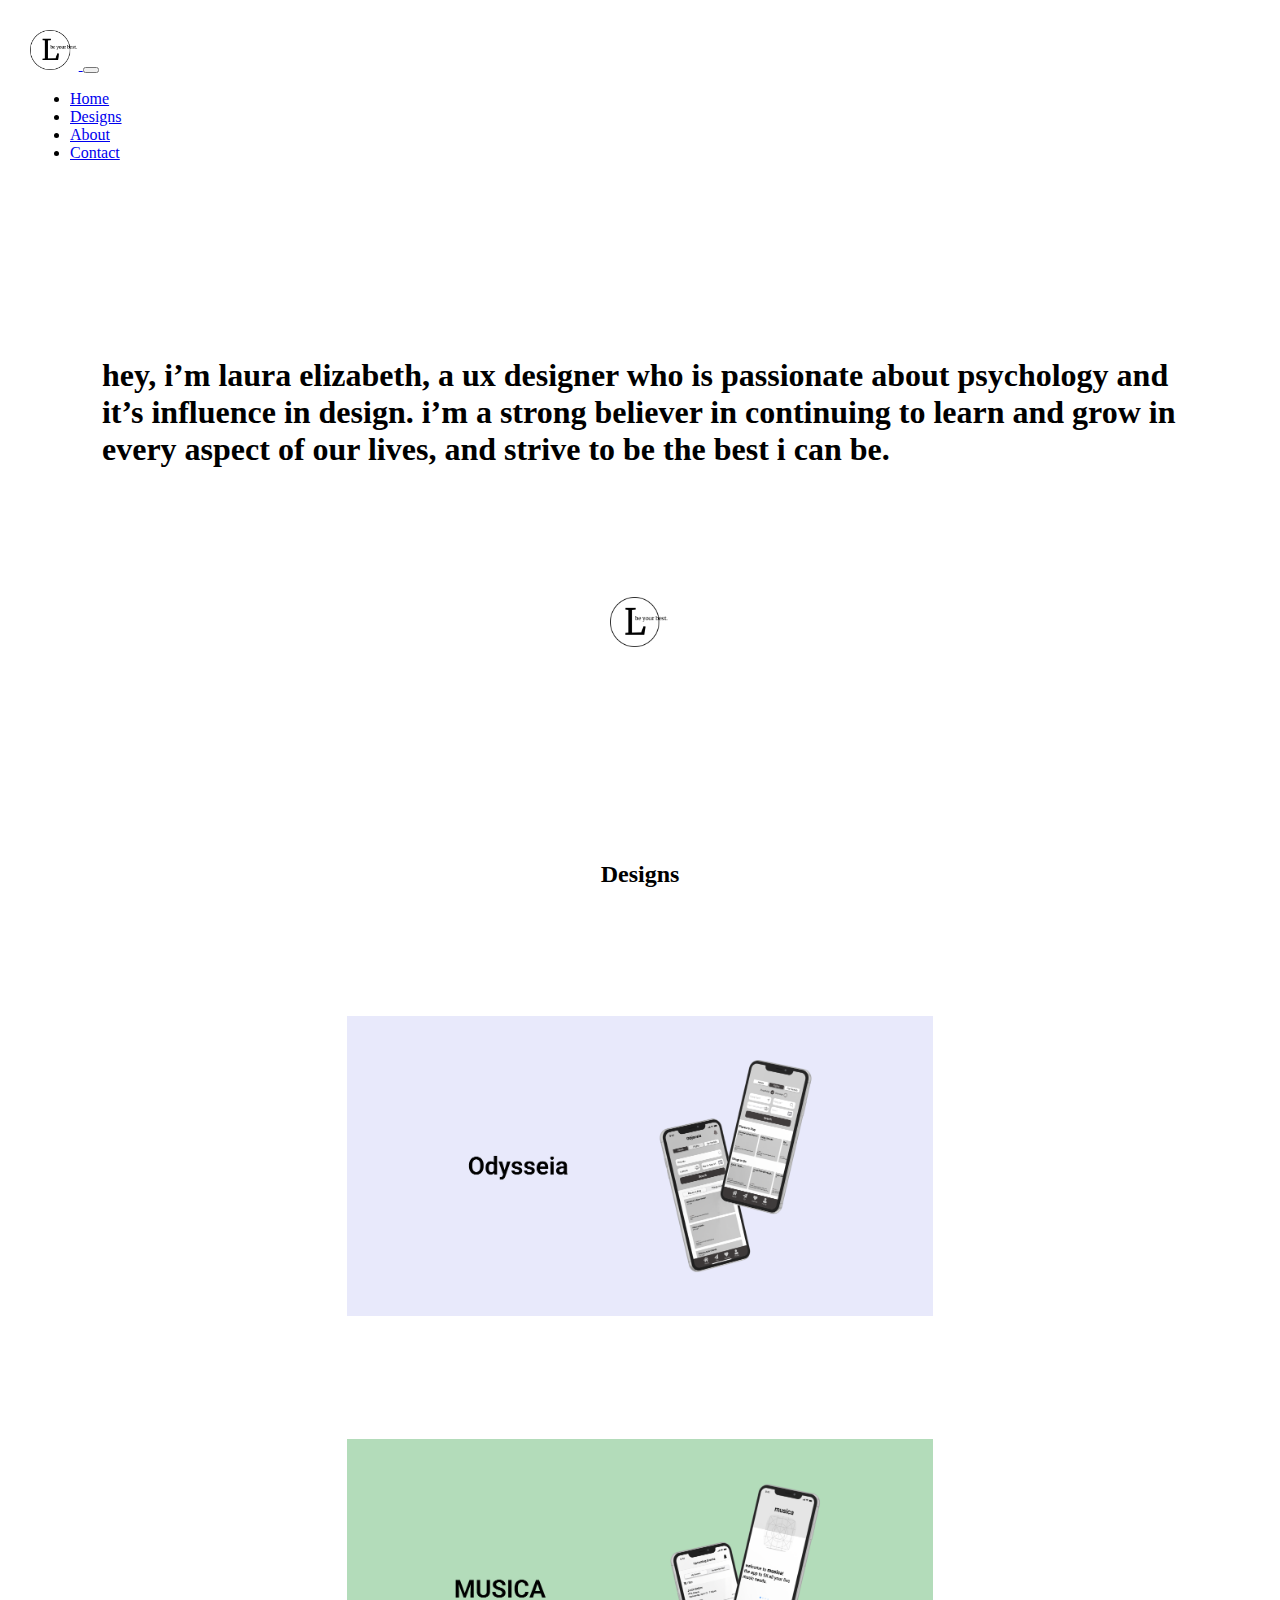
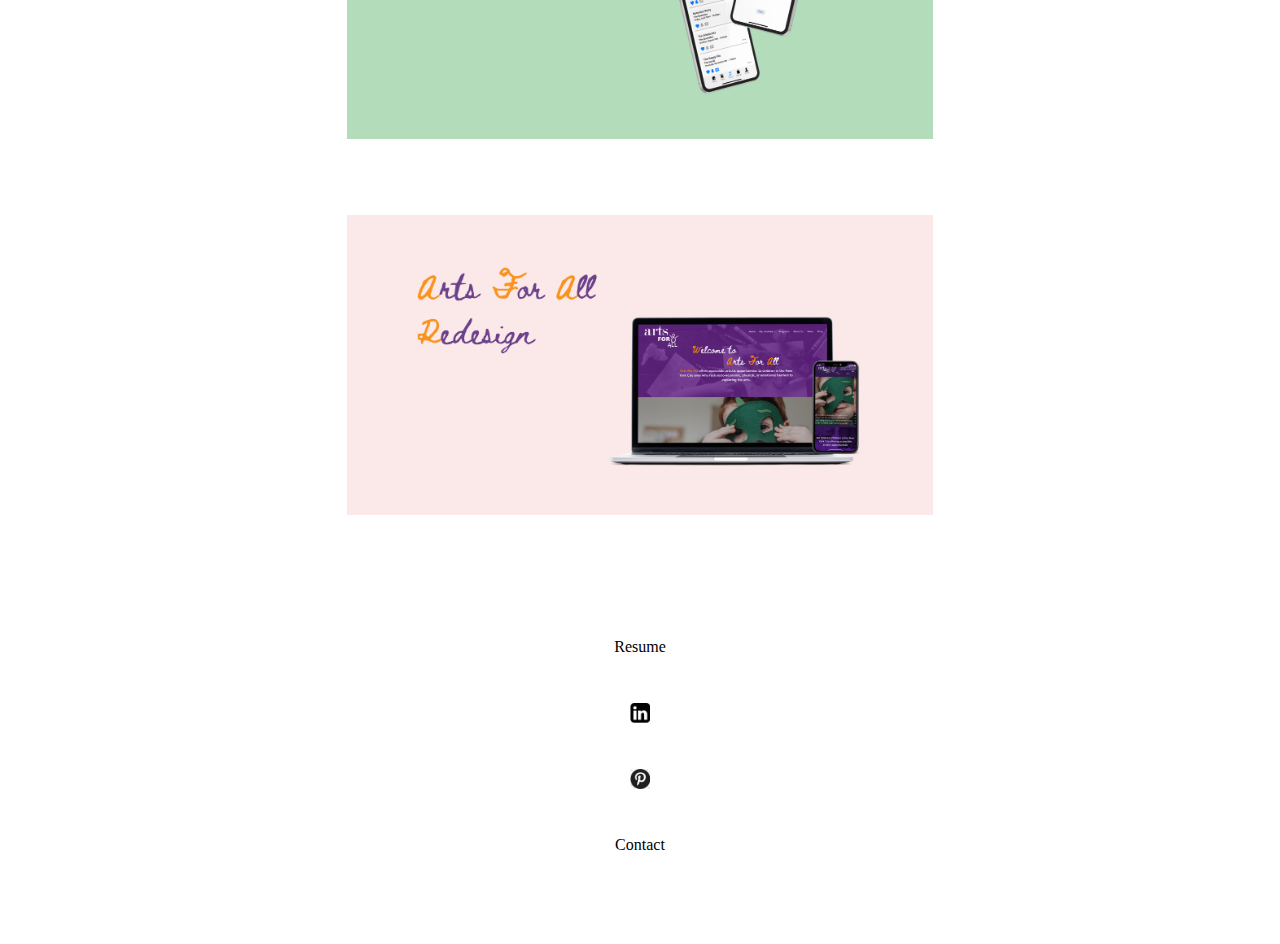
==== index.html @ f46abfbf "que pena" ====
<!DOCTYPE html>
<html lang="en">
<head>
  <meta charset="UTF-8">
  <meta http-equiv="X-UA-Compatible" content="IE=edge">
  <meta name="viewport" content="width=device-width, initial-scale=1.0">
  <title>My Portfolio</title>
  <link rel="stylesheet" href="./css/style.css">
  <link href="https://cdn.jsdelivr.net/npm/bootstrap@5.1.3/dist/css/bootstrap.min.css" rel="stylesheet" integrity="sha384-1BmE4kWBq78iYhFldvKuhfTAU6auU8tT94WrHftjDbrCEXSU1oBoqyl2QvZ6jIW3" crossorigin="anonymous">
</head>

<body>
<nav class="navbar navbar-expand-sm navbar-light bg-light">
  <div class="container">
  <a href="#" class="navbar-brand">
    <img src="./images/Logo copy.png" alt="logo" height="40">
  </a>
<button class="navbar-toggler" type="button" data-bs-toggle="collapse" data-bs-target="#navbarSupportedContent" aria-controls="navbarSupportedContent" aria-expanded="false" aria-label="Toggle navigation">
  <span class="navbar-toggler-icon"></span>
</button>
  <div class="collapse navbar-collapse" id="navbarSupportedContent">
      <ul class="navbar-nav">
        <li class="nav-item">
          <a href="#" class="nav-link">Home</a>
        </li>
        <li class="nav-item">
          <a href="#" class="nav-link">Designs</a>
        </li>
        <li class="nav-item">
          <a href="#" class="nav-link">About</a>
        </li>
        <li class="nav-item">
          <a href="#" class="nav-link">Contact</a>
        </li>
      </ul>
    </div>
  </div>
</nav>

  <div class="container my-container">
    <div class="row my-row1">
        <div class="col my-col">
          <h1>hey, i’m laura elizabeth, a ux designer who is passionate about psychology and it’s influence in design. i’m a strong believer in continuing to learn and grow in every aspect of our lives, and strive to be the best i can be.</h1>
        </div>
    </div>
      <div class="row my-row">
        <div class="col my-col">
          <img src="./images/Logo copy.png" alt="my logo" height="50">
        </div>
    </div>
  </div>

<div class="container my-container">
  <div class="row my-row1">
    <div class="col my-col">
      <h2>Designs</h2>
    </div>
  </div>

  <div class="row my-row">
    <div class="col my-col">
      <a href="#">
        <img src="./images/odysseia hero image.png" height="300" alt="odysseia">
      </a>
    </div>
    <div class="col my-col"></div>
  </div>

    <div class="row my-row">
      <div class="col my-col"></div>
    <div class="col my-col">
      <a href="#">
        <img src="./images/musica hero image.png" height="300" alt="musica">
      </a>
    </div>
  </div>

  <div class="row my-row">
    <div class="col my-col">
      <a href="#">
        <img src="./images/Arts for all hero image.png" height="300" alt="a4l">
      </a>
    </div>
    <div class="col my-col"></div>
  </div>
</div>



<footer class="page-footer bg-light">
  <div class="container my-container">
    <div class="row my-row2">
      <div class="col my-col2">Resume</div>
      <div class="col my-col2"><img src="./images/igicon.png" alt="ig" height="20px"></div>
      <div class="col my-col2"><img src="./images/pinicon.png" alt="pin" height="20px"></div>
      <div class="col my-col2">Contact</div>
    </div>
  </div>
</footer>

<script src="https://cdn.jsdelivr.net/npm/bootstrap@5.1.3/dist/js/bootstrap.bundle.min.js" integrity="sha384-ka7Sk0Gln4gmtz2MlQnikT1wXgYsOg+OMhuP+IlRH9sENBO0LRn5q+8nbTov4+1p" crossorigin="anonymous"></script>
</body>
</html>
---- css/style.css ----
body {
    margin: 30px;
}

h1 {
    font-family: merriweather, 'Times New Roman', Times, serif;
}
h2 {
    font-family: merriweather, 'Times New Roman', Times, serif;
}

.my-row {
    height: fit-content;
    padding: 2%;
}

.my-col {
    padding: 1%;
    display: flex;
    justify-content: center;
}

.my-row1 {
    height: fit-content;
    padding: 5%;
    padding-top: 12%;
}

.my-row2 {
    height: fit-content;
    padding: 2%;
}

.my-col2 {
    padding: 1%;
    display: flex;
    justify-content: center;
    margin: 2%;
}


@media all (max-width: 600px) {

}

border: 3px solid pink;

border: 3px solid lavender;

border: 3px solid pink;
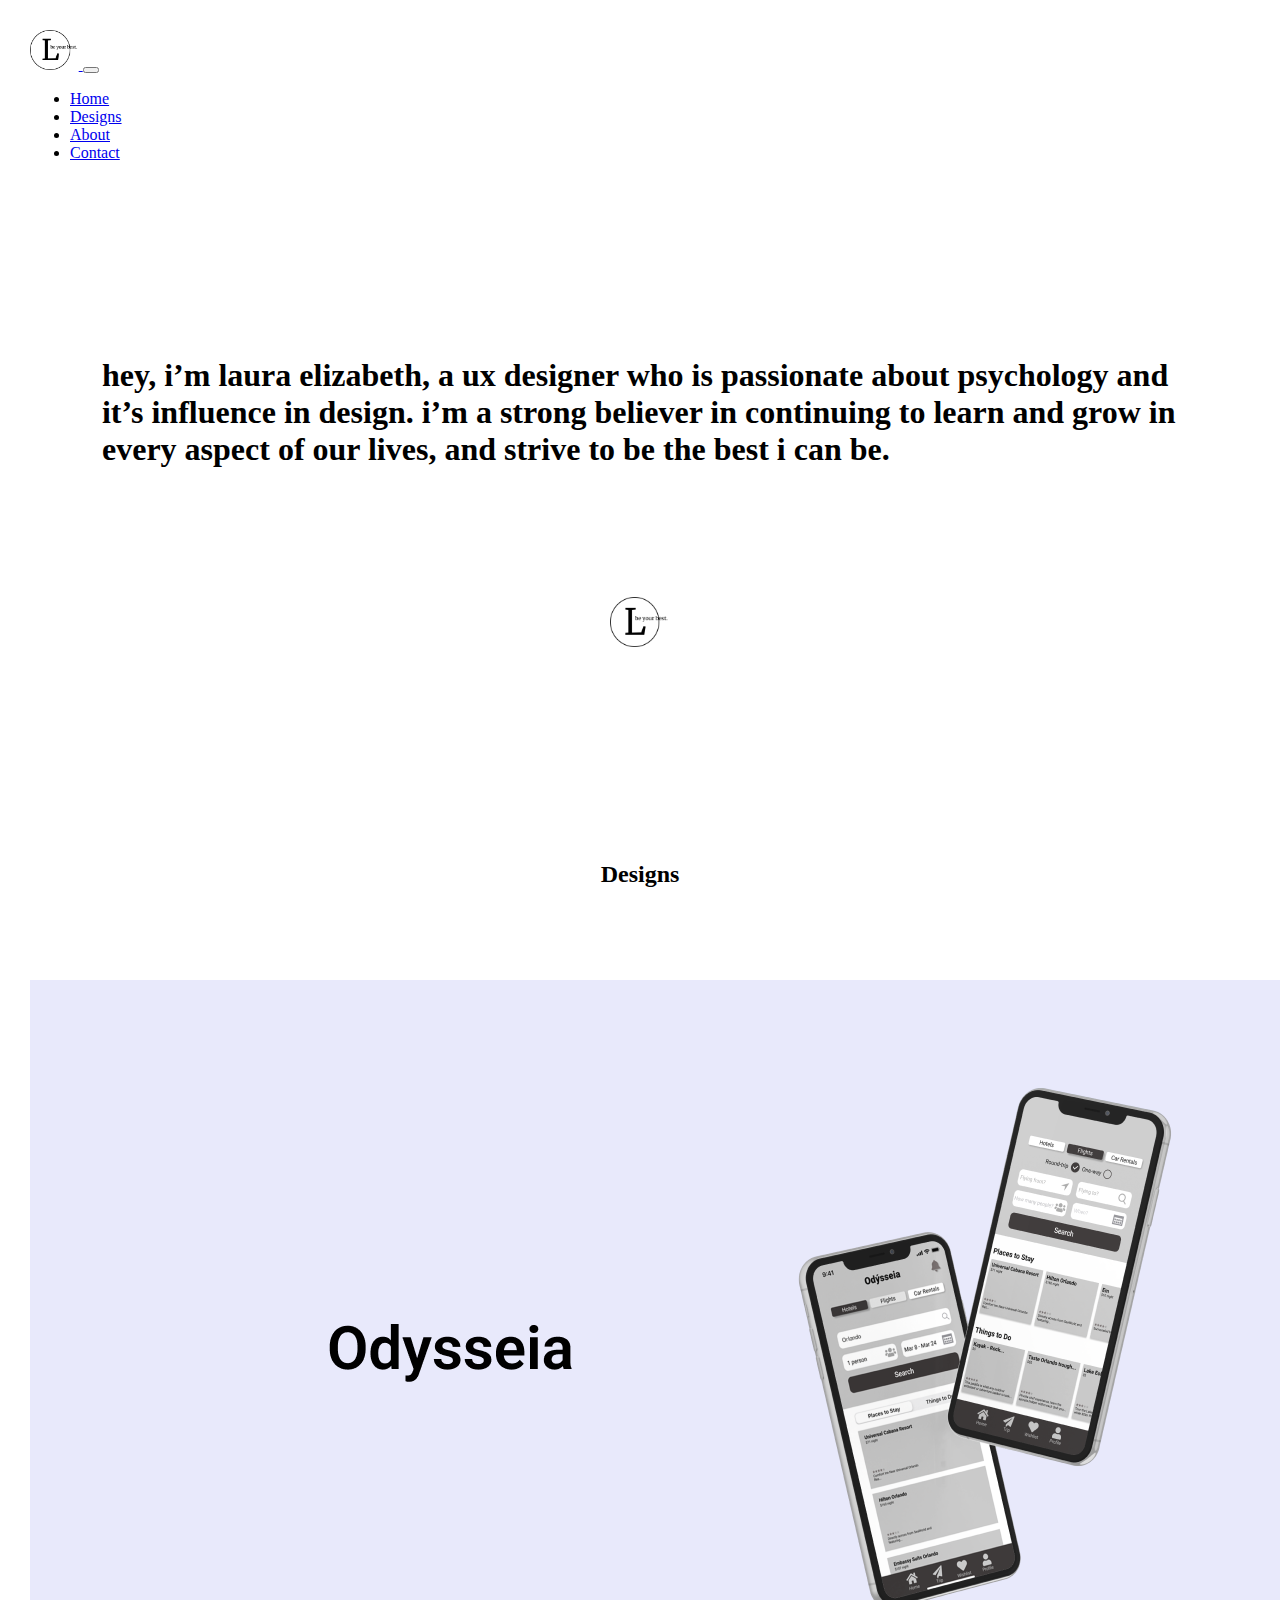
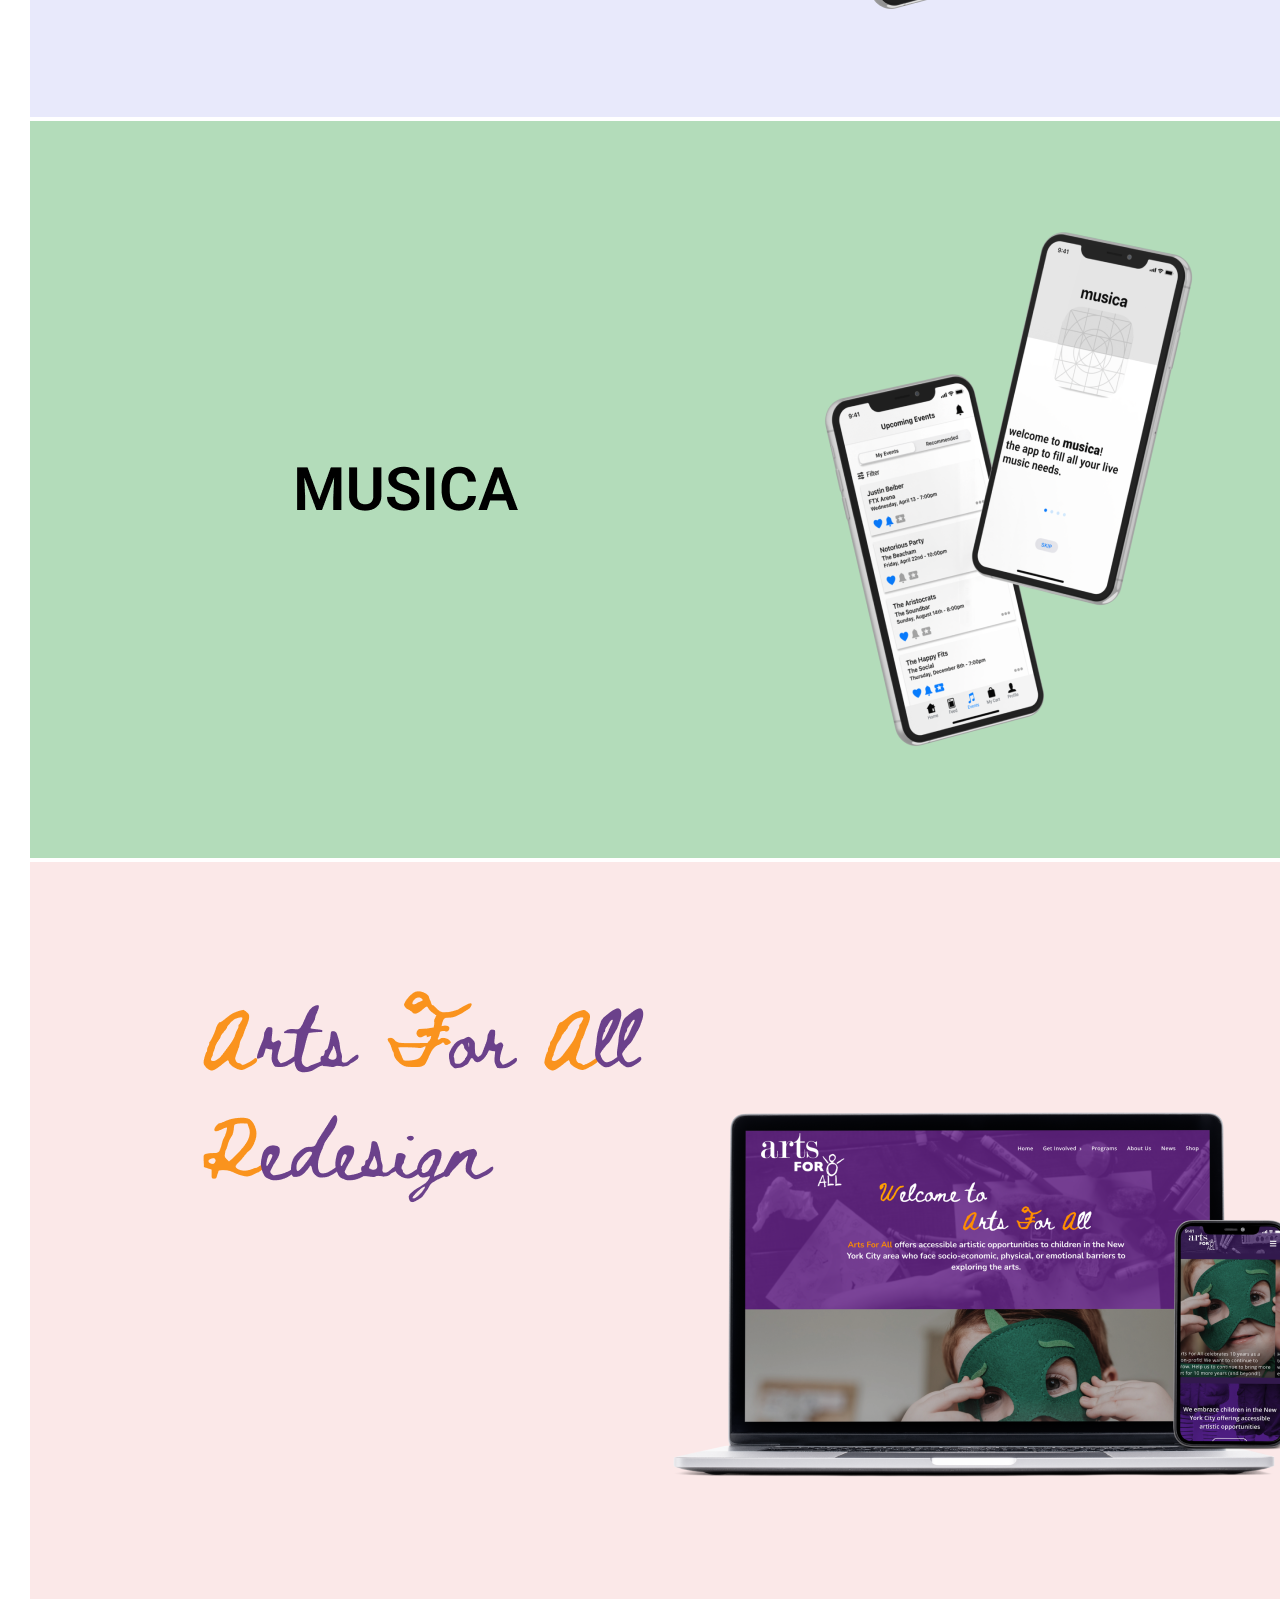
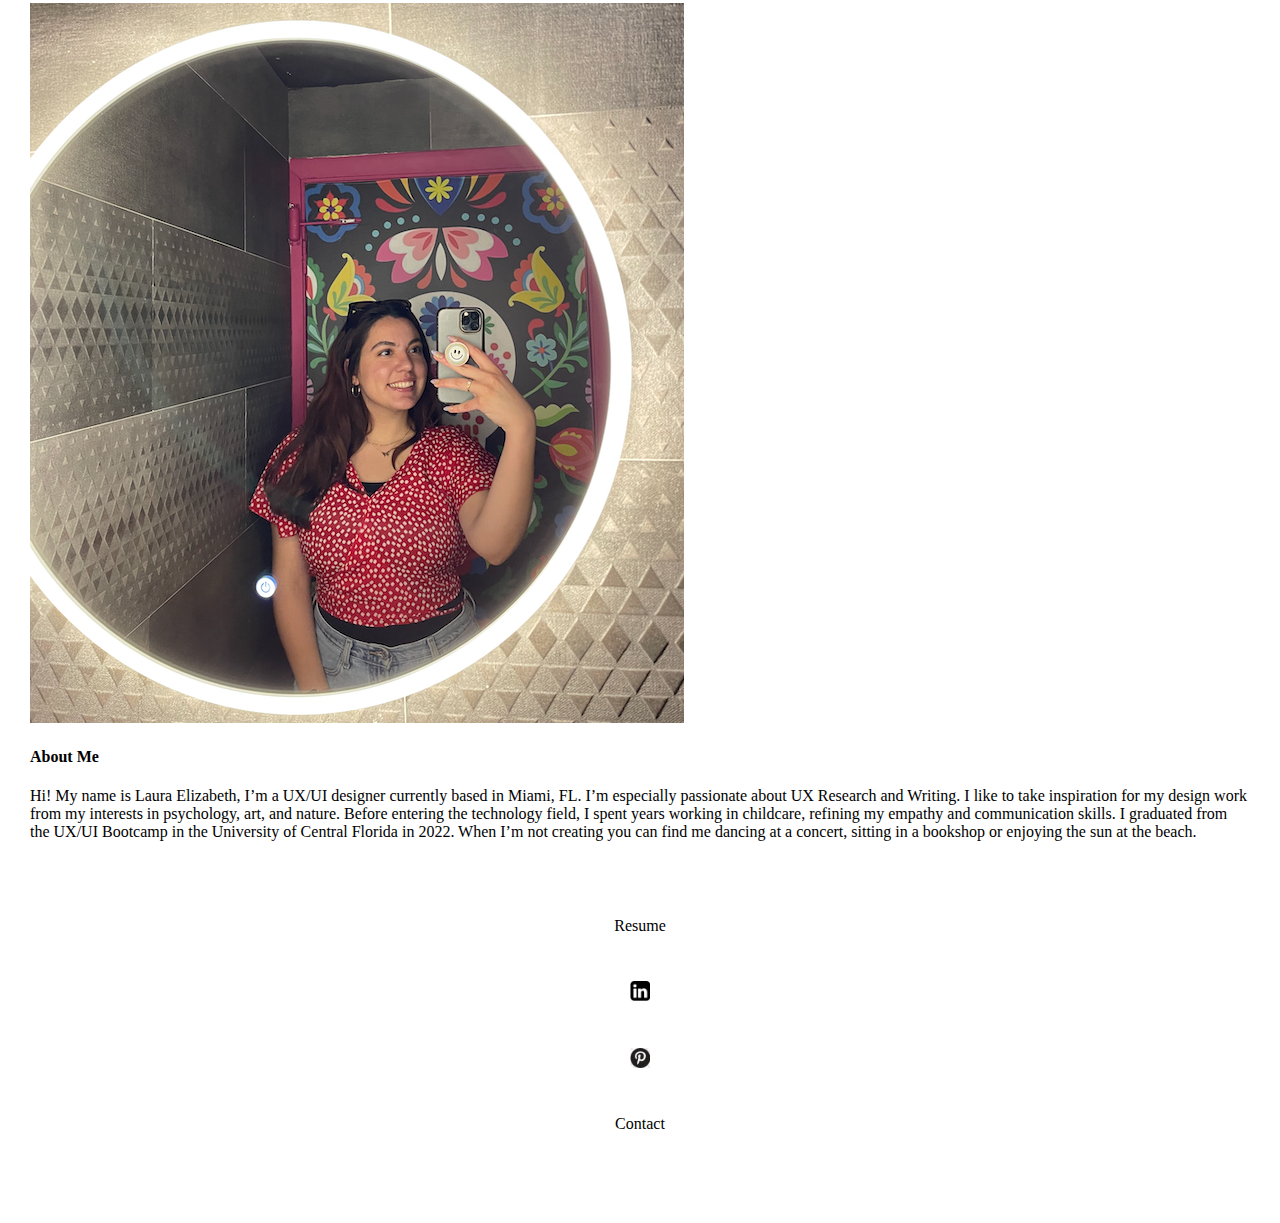
==== commit afcd419e: "thank u hooman" ====
--- a/index.html
+++ b/index.html
@@ -57,33 +57,47 @@
     </div>
   </div>
 
-  <div class="row my-row">
-    <div class="col my-col">
+  <div class="row">
+    <div class="col-md-10 col-lg-8 col-xl-6 mt-4">
       <a href="#">
-        <img src="./images/odysseia hero image.png" height="300" alt="odysseia">
-      </a>
-    </div>
-    <div class="col my-col"></div>
-  </div>
-
-    <div class="row my-row">
-      <div class="col my-col"></div>
-    <div class="col my-col">
-      <a href="#">
-        <img src="./images/musica hero image.png" height="300" alt="musica">
+        <img src="./images/odysseia hero image.png" class="img-fluid" alt="odysseia">
       </a>
     </div>
   </div>
 
-  <div class="row my-row">
-    <div class="col my-col">
+  <div class="row">
+    <div class="col-md-10 col-lg-8 col-xl-6 ms-auto mt-4">
       <a href="#">
-        <img src="./images/Arts for all hero image.png" height="300" alt="a4l">
+        <img src="./images/musica hero image.png" class="img-fluid" alt="musica">
       </a>
     </div>
-    <div class="col my-col"></div>
+  </div>
+
+  <div class="row">
+    <div class="col-md-10 col-lg-8 col-xl-6 mt-4">
+      <a href="#">
+        <img src="./images/Arts for all hero image.png" class="img-fluid" alt="a4l">
+      </a>
+    </div>
   </div>
 </div>
+
+<div class="container">
+  <div class="row">
+    <div class="col-md-5 mt-4">
+      <img src="./images/me.png" class="img-fluid" alt="me">
+    </div>
+    <div class="col-md-7 mt-4">
+      <h4>About Me</h4>
+      <p>Hi! My name is Laura Elizabeth, I’m a UX/UI designer currently based in Miami, FL.
+              I’m especially passionate about UX Research and Writing. 
+              I like to take inspiration for my design work from my interests in psychology, art, and nature. Before entering the technology field, I spent years working in childcare, refining my empathy and communication skills.
+              I graduated from the UX/UI Bootcamp in the University of Central Florida in 2022. 
+              When I’m not creating you can find me dancing at a concert, sitting in a bookshop or enjoying the sun at the beach.
+      </p>
+    </div>
+</div>
+
 
 
 
@@ -100,4 +114,8 @@
 
 <script src="https://cdn.jsdelivr.net/npm/bootstrap@5.1.3/dist/js/bootstrap.bundle.min.js" integrity="sha384-ka7Sk0Gln4gmtz2MlQnikT1wXgYsOg+OMhuP+IlRH9sENBO0LRn5q+8nbTov4+1p" crossorigin="anonymous"></script>
 </body>
+
+
+<script src="https://code.jquery.com/jquery-3.6.0.js" integrity="sha256-H+K7U5CnXl1h5ywQfKtSj8PCmoN9aaq30gDh27Xc0jk=" crossorigin="anonymous"></script>
+<script src="./js/index.js"></script>
 </html>--- a/css/style.css
+++ b/css/style.css
@@ -42,9 +42,3 @@
 @media all (max-width: 600px) {
 
 }
-
-border: 3px solid pink;
-
-border: 3px solid lavender;
-
-border: 3px solid pink;
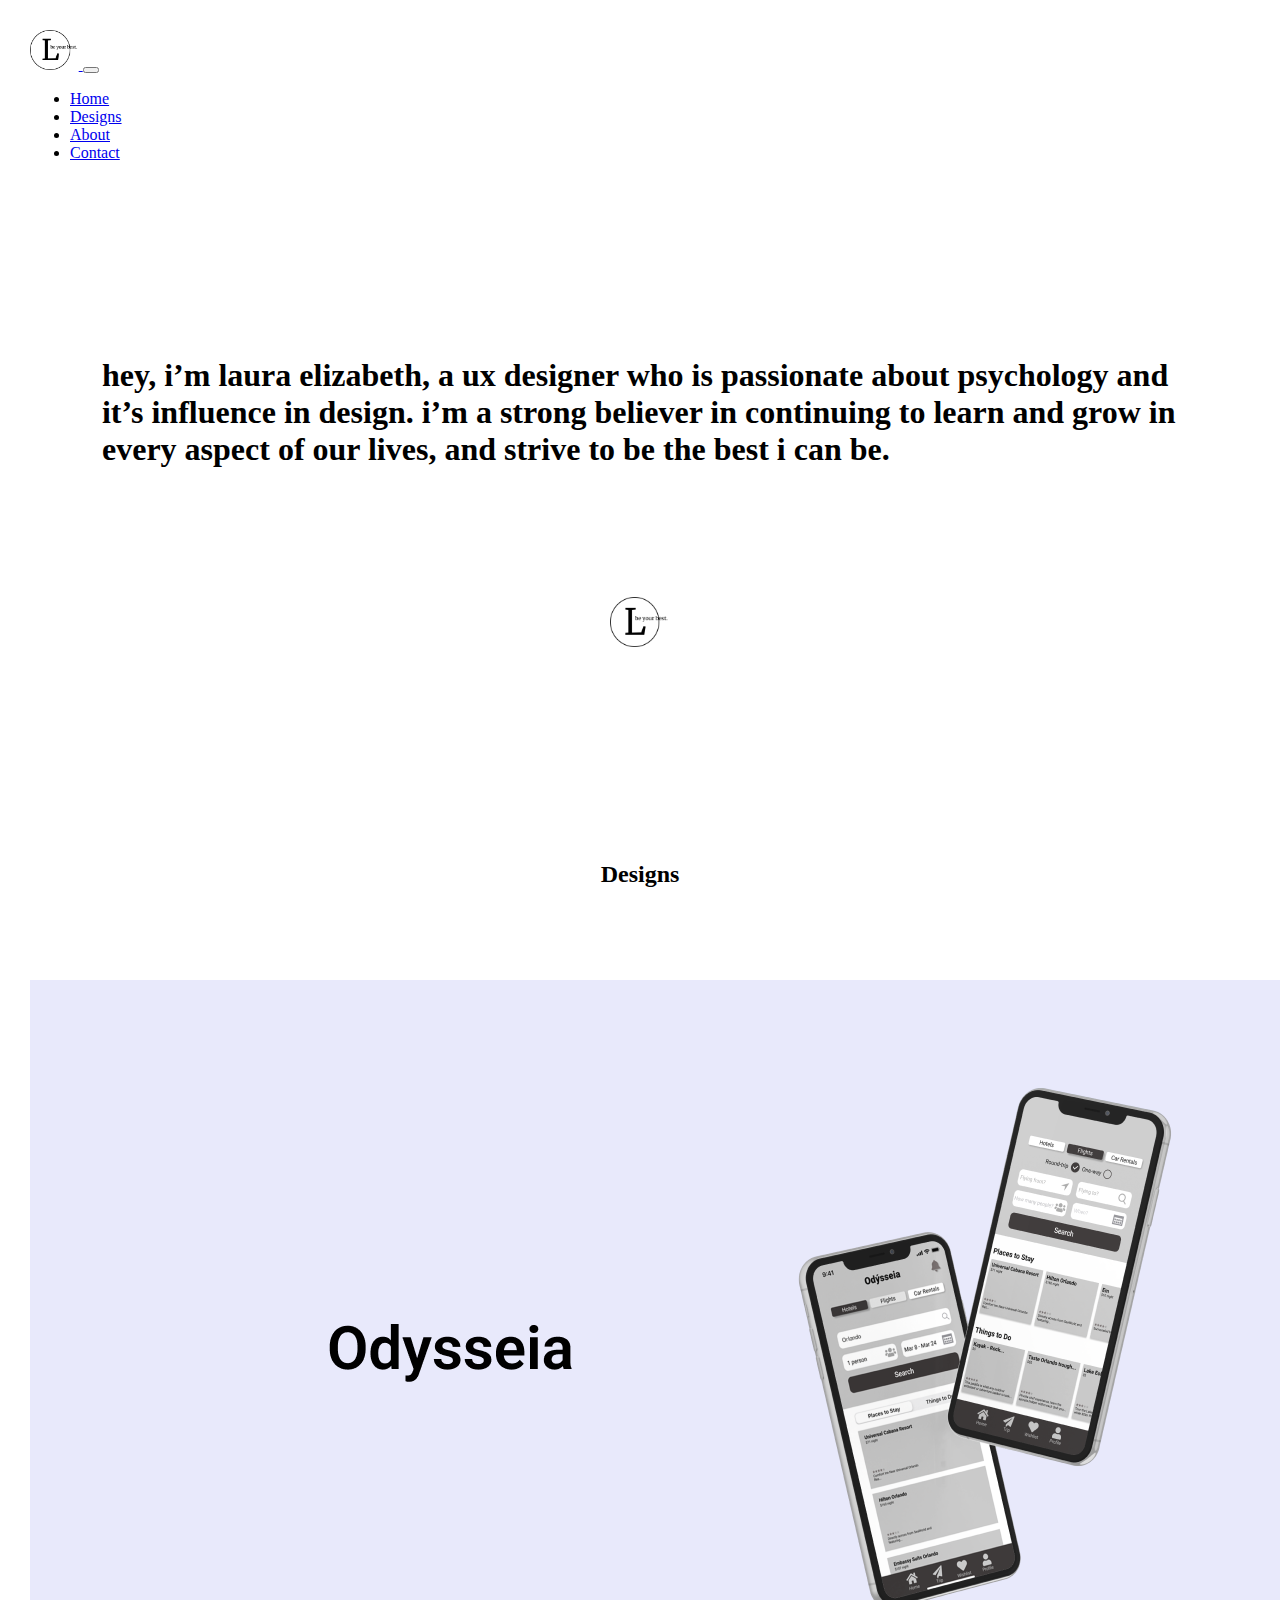
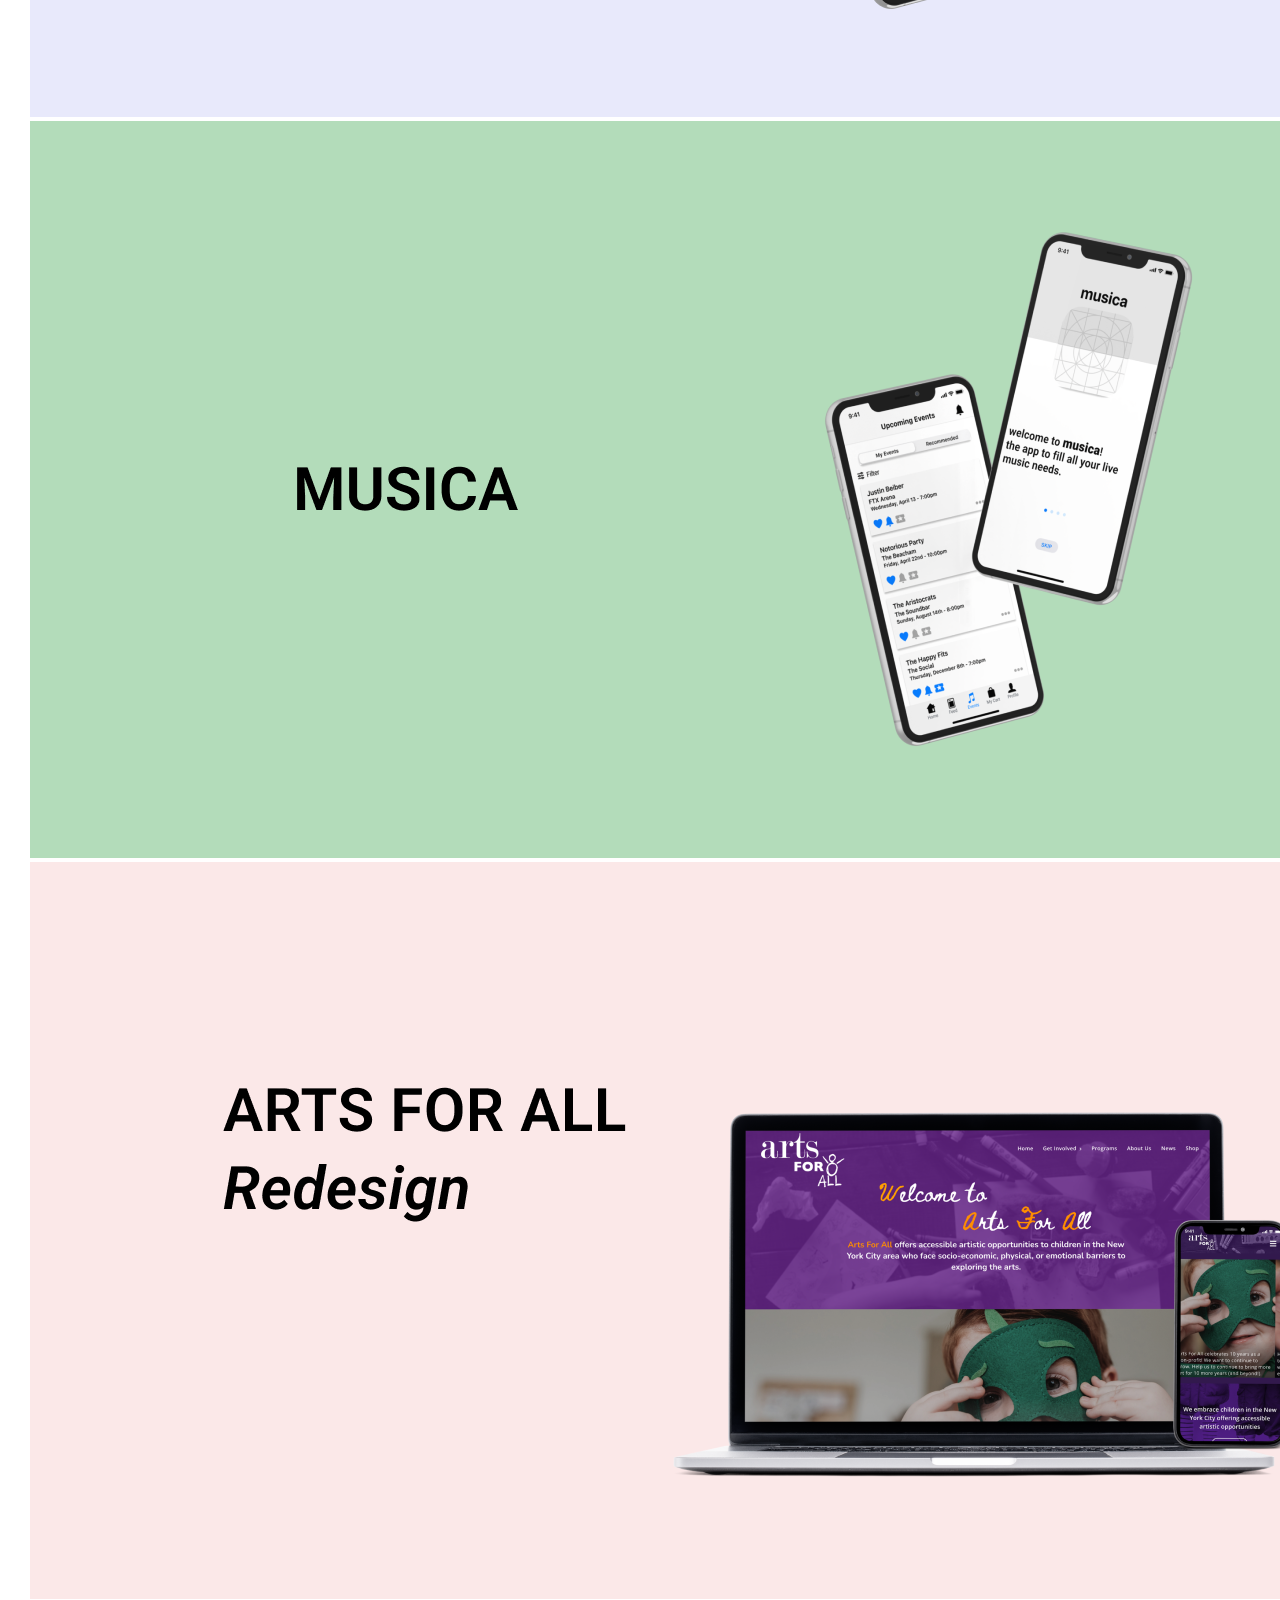
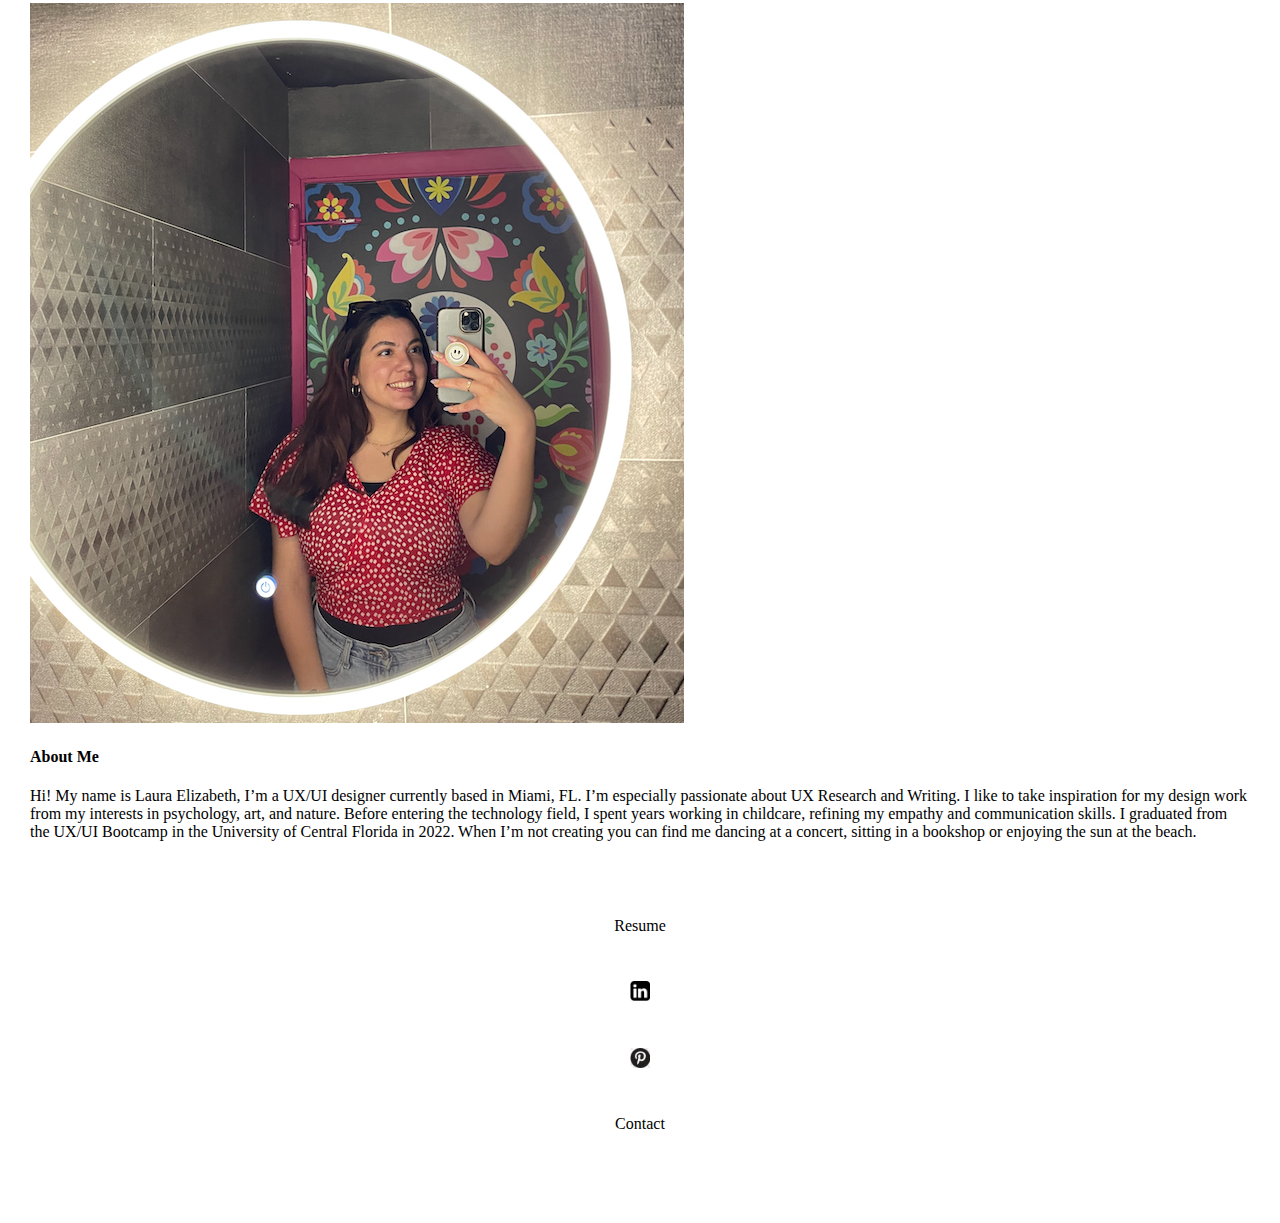
==== commit ce4a7172: "pictures" ====
--- a/index.html
+++ b/index.html
@@ -13,7 +13,7 @@
 <nav class="navbar navbar-expand-sm navbar-light bg-light">
   <div class="container">
   <a href="#" class="navbar-brand">
-    <img src="./images/Logo copy.png" alt="logo" height="40">
+    <img src="./images/logo.png" alt="logo" height="40">
   </a>
 <button class="navbar-toggler" type="button" data-bs-toggle="collapse" data-bs-target="#navbarSupportedContent" aria-controls="navbarSupportedContent" aria-expanded="false" aria-label="Toggle navigation">
   <span class="navbar-toggler-icon"></span>
@@ -45,7 +45,7 @@
     </div>
       <div class="row my-row">
         <div class="col my-col">
-          <img src="./images/Logo copy.png" alt="my logo" height="50">
+          <img src="./images/logo.png" alt="my logo" height="50">
         </div>
     </div>
   </div>
@@ -60,7 +60,7 @@
   <div class="row">
     <div class="col-md-10 col-lg-8 col-xl-6 mt-4">
       <a href="#">
-        <img src="./images/odysseia hero image.png" class="img-fluid" alt="odysseia">
+        <img src="./images/odysseia.png" class="img-fluid" alt="odysseia">
       </a>
     </div>
   </div>
@@ -68,7 +68,7 @@
   <div class="row">
     <div class="col-md-10 col-lg-8 col-xl-6 ms-auto mt-4">
       <a href="#">
-        <img src="./images/musica hero image.png" class="img-fluid" alt="musica">
+        <img src="./images/musica.png" class="img-fluid" alt="musica">
       </a>
     </div>
   </div>
@@ -76,7 +76,7 @@
   <div class="row">
     <div class="col-md-10 col-lg-8 col-xl-6 mt-4">
       <a href="#">
-        <img src="./images/Arts for all hero image.png" class="img-fluid" alt="a4l">
+        <img src="./images/artsforall.png" class="img-fluid" alt="a4l">
       </a>
     </div>
   </div>
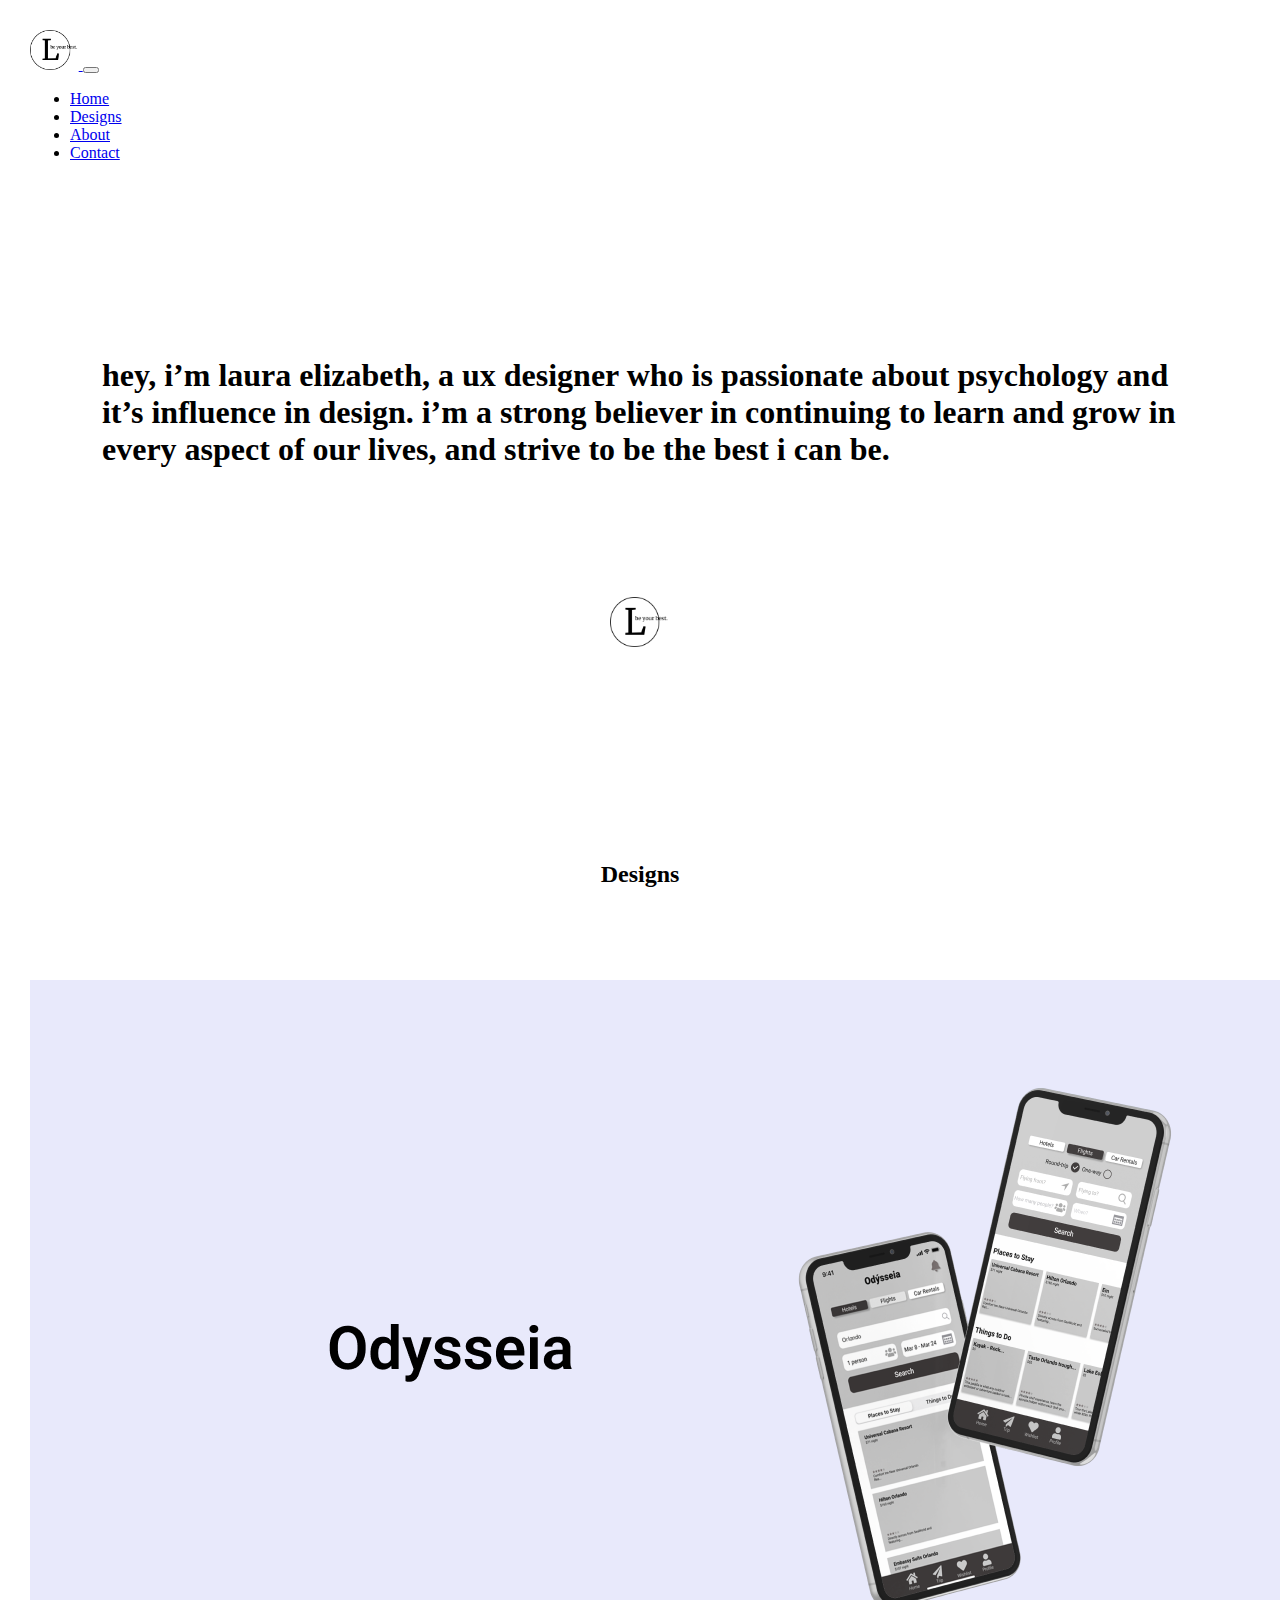
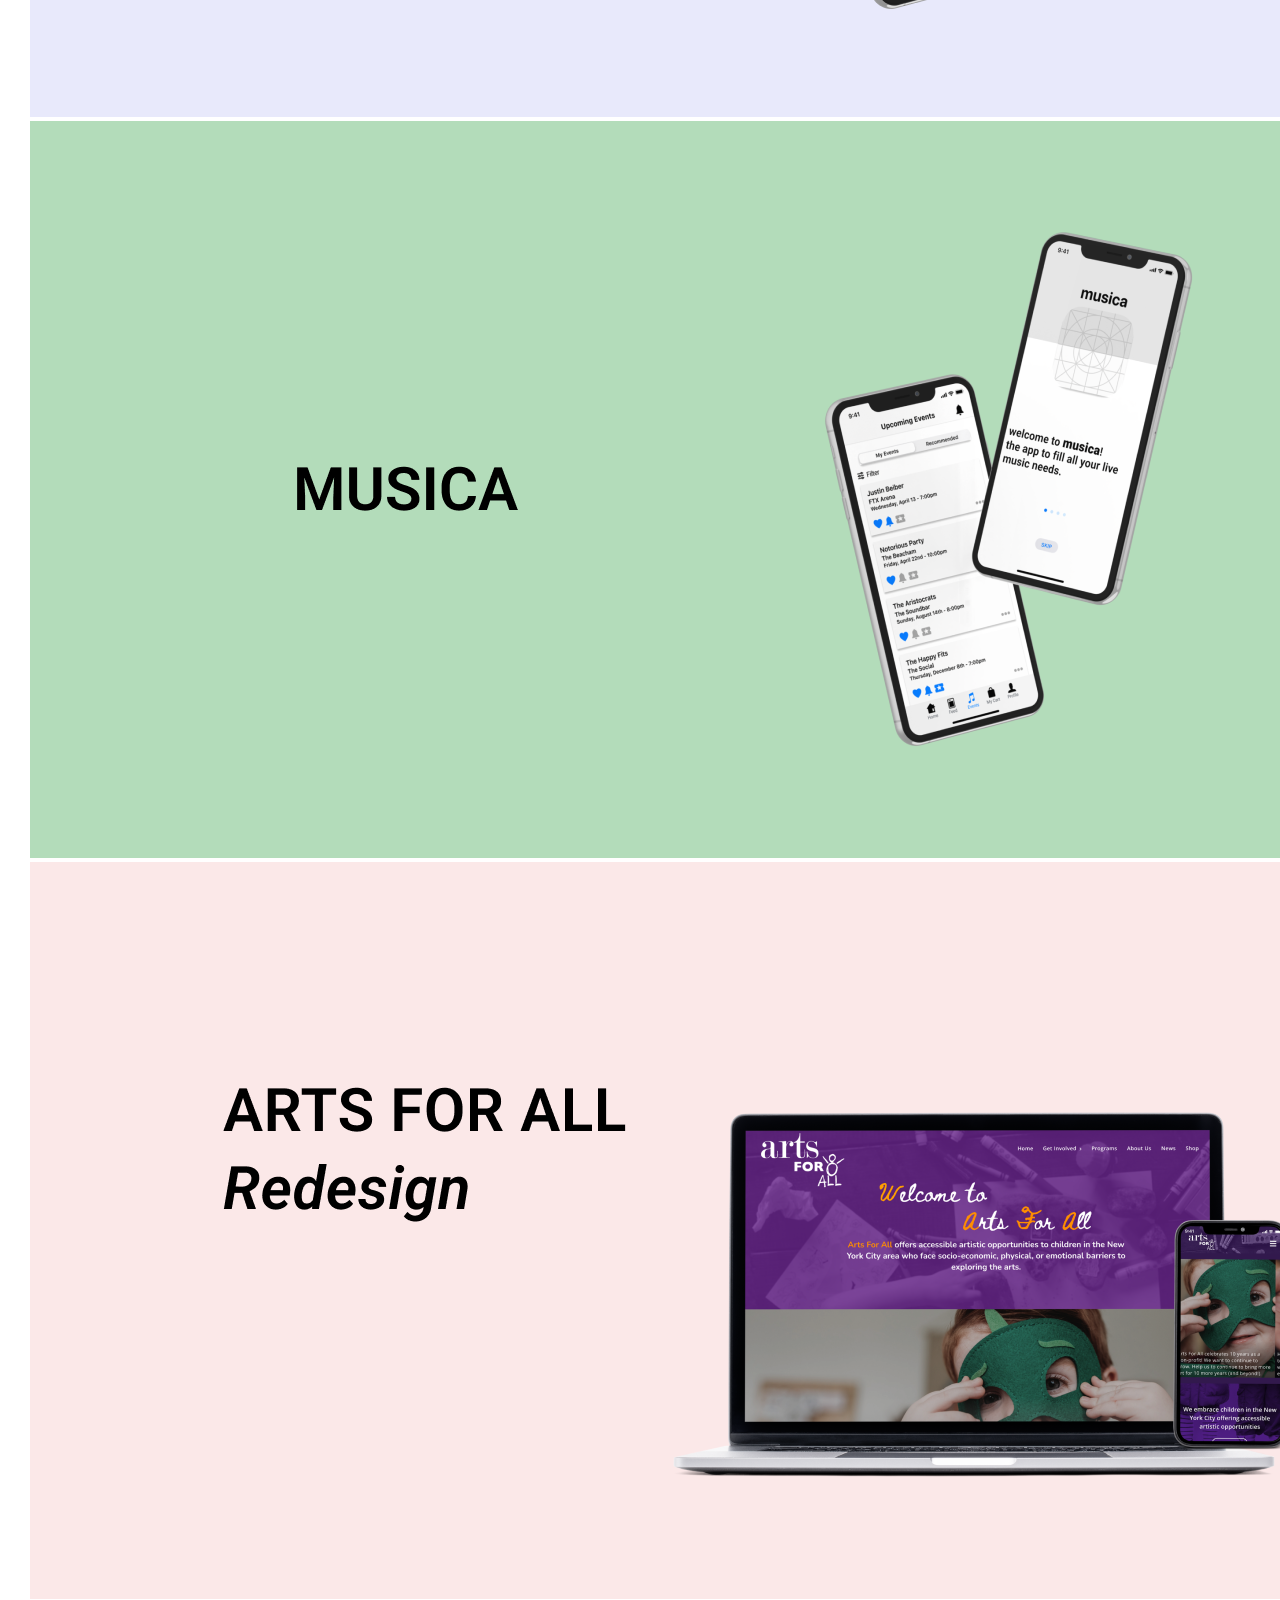
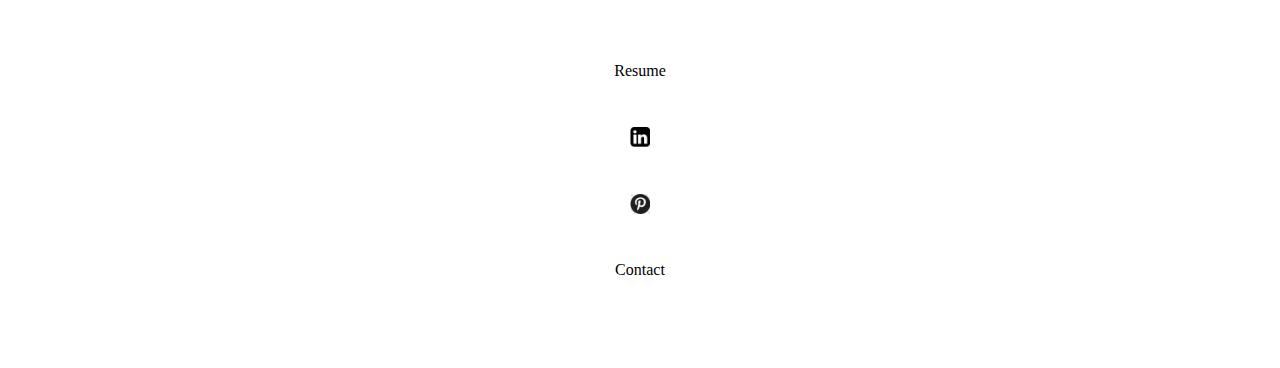
==== commit dcefbe93: "si" ====
--- a/index.html
+++ b/index.html
@@ -27,7 +27,7 @@
           <a href="#" class="nav-link">Designs</a>
         </li>
         <li class="nav-item">
-          <a href="#" class="nav-link">About</a>
+          <a href="aboutme.html" class="nav-link">About</a>
         </li>
         <li class="nav-item">
           <a href="#" class="nav-link">Contact</a>
@@ -82,25 +82,6 @@
   </div>
 </div>
 
-<div class="container">
-  <div class="row">
-    <div class="col-md-5 mt-4">
-      <img src="./images/me.png" class="img-fluid" alt="me">
-    </div>
-    <div class="col-md-7 mt-4">
-      <h4>About Me</h4>
-      <p>Hi! My name is Laura Elizabeth, I’m a UX/UI designer currently based in Miami, FL.
-              I’m especially passionate about UX Research and Writing. 
-              I like to take inspiration for my design work from my interests in psychology, art, and nature. Before entering the technology field, I spent years working in childcare, refining my empathy and communication skills.
-              I graduated from the UX/UI Bootcamp in the University of Central Florida in 2022. 
-              When I’m not creating you can find me dancing at a concert, sitting in a bookshop or enjoying the sun at the beach.
-      </p>
-    </div>
-</div>
-
-
-
-
 <footer class="page-footer bg-light">
   <div class="container my-container">
     <div class="row my-row2">
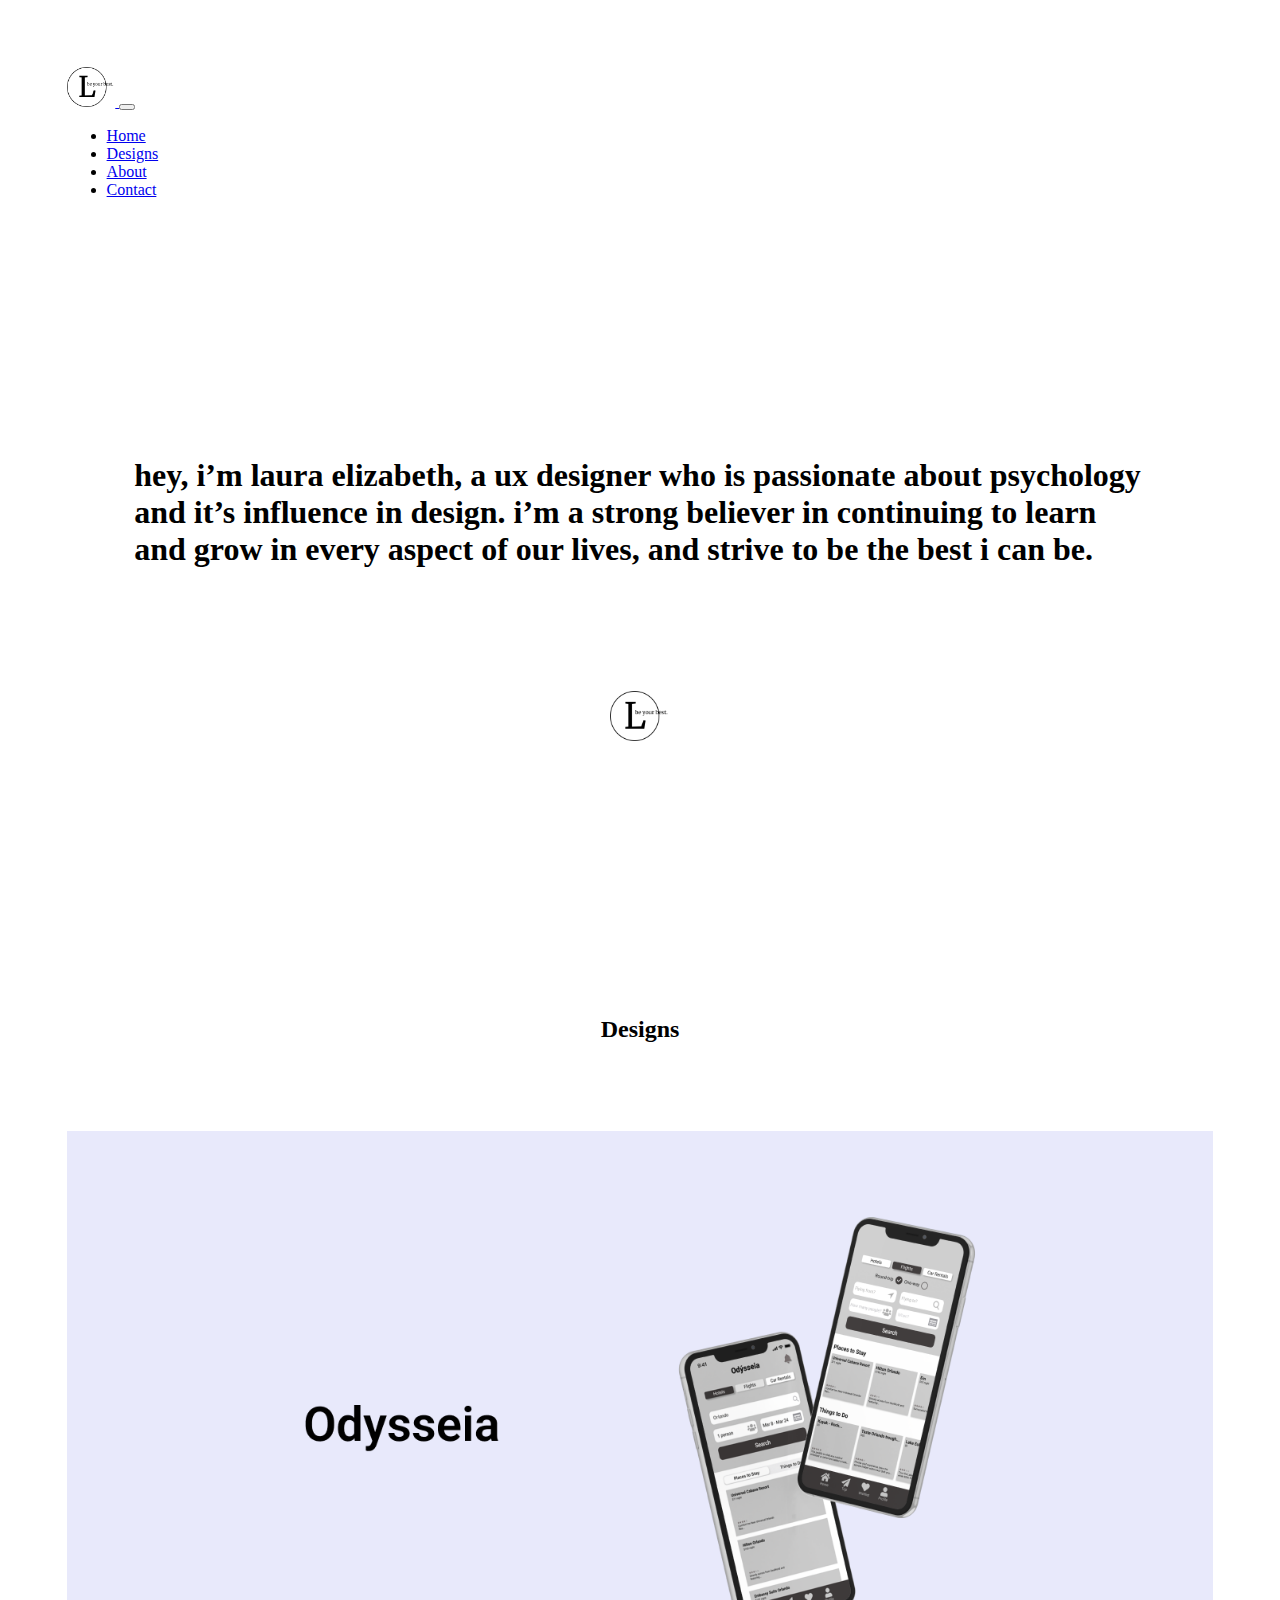
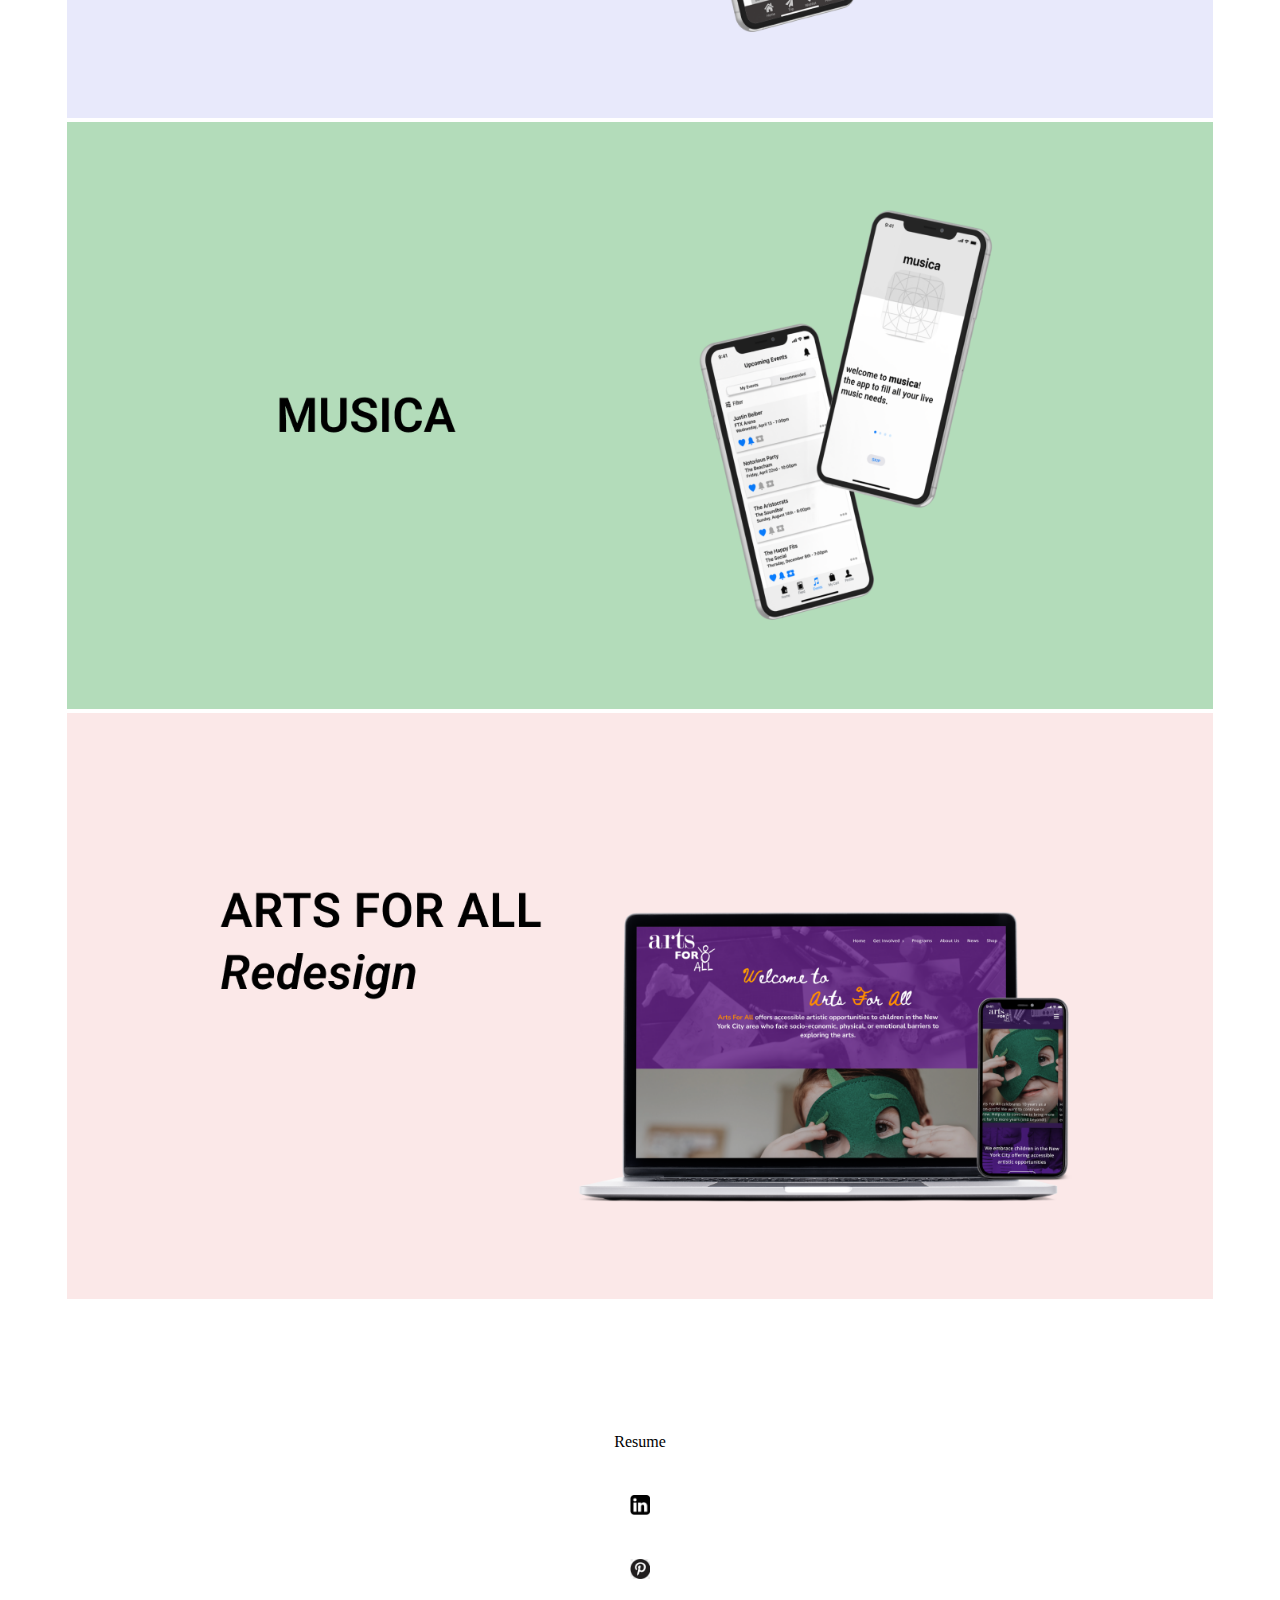
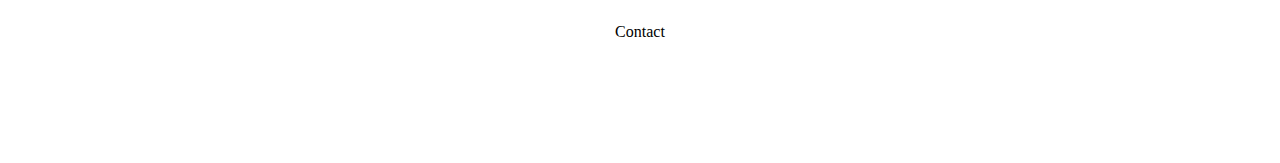
==== commit b9869507: "donee" ====
--- a/index.html
+++ b/index.html
@@ -59,7 +59,7 @@
 
   <div class="row">
     <div class="col-md-10 col-lg-8 col-xl-6 mt-4">
-      <a href="#">
+      <a href="odysseia.html">
         <img src="./images/odysseia.png" class="img-fluid" alt="odysseia">
       </a>
     </div>
--- a/css/style.css
+++ b/css/style.css
@@ -39,6 +39,34 @@
 }
 
 
-@media all (max-width: 600px) {
+@media only screen and (max-width: 600px) {
 
 }
+
+.container {
+    padding: 3%;
+}
+
+.container2 {
+    background-color: lavender;
+    padding: 3%;
+    margin: auto;
+    text-align: center;
+}
+
+.img-fluid {
+    width: 100%;
+    height: auto;
+}
+
+.img-fluid2 {
+    width: 50%;
+    height: auto;
+}
+
+.img-container {
+    width: 100%;
+    height: auto;
+    display: flex;
+    justify-content: center;
+}